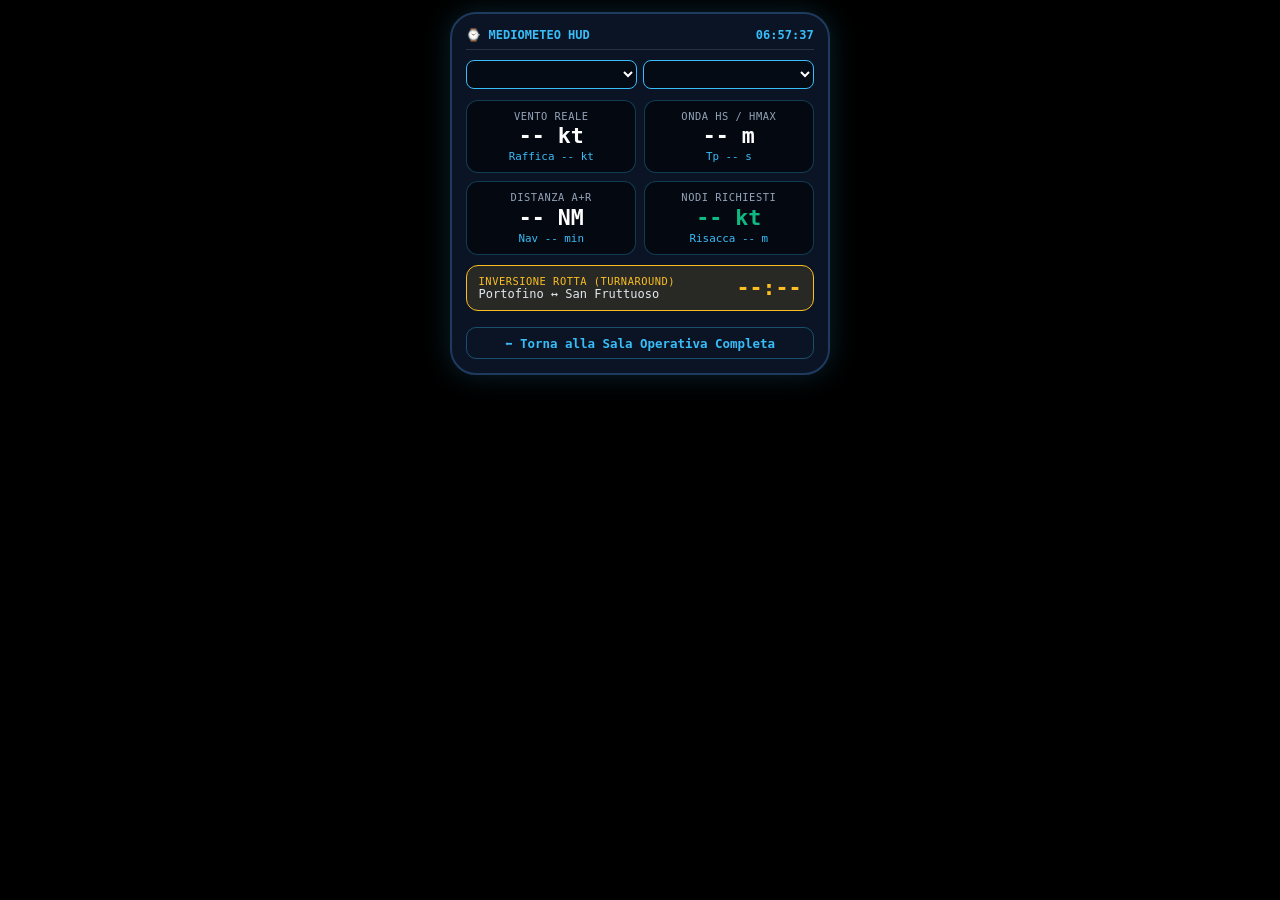
==== frontend/orologio.html @ 69be8f34 "feat(TASK-UX-01): build 6-closed-tab Map-First UI with auto-switch to 1. ADESSO, 5-model table and /" ====
<!DOCTYPE html>
<html lang="it">
<head>
  <meta charset="UTF-8">
  <meta name="viewport" content="width=device-width, initial-scale=1.0">
  <!-- MANDATORY per modern-web-guidance (dark-mode) -->
  <meta name="color-scheme" content="dark light">
  <meta name="theme-color" content="#000000">
  <title>MedioMeteo Genova — Vista Smartwatch & HUD da Polso (/orologio)</title>
  <style>
    :root {
      color-scheme: dark light;
      --bg-oled: #000000;
      --card-oled: #0a1424;
      --border-oled: #1e3a5f;
      --text-bright: #ffffff;
      --text-dim: #94a3b8;
      --accent-cyan: #38bdf8;
      --accent-green: #10b981;
      --accent-amber: #fbbf24;
      scrollbar-width: thin;
      scrollbar-color: #334155 #000000;
    }

    @supports not (scrollbar-color: auto) {
      ::-webkit-scrollbar { width: 6px; height: 6px; }
      ::-webkit-scrollbar-thumb { background: #334155; border-radius: 3px; }
      ::-webkit-scrollbar-track { background: #000000; }
    }

    * { box-sizing: border-box; margin: 0; padding: 0; }

    body {
      font-family: -apple-system, BlinkMacSystemFont, "Segoe UI", Roboto, monospace;
      background: var(--bg-oled);
      color: var(--text-bright);
      display: flex;
      flex-direction: column;
      align-items: center;
      justify-content: flex-start;
      min-height: 100vh;
      padding: 0.75rem;
    }

    h1, h2 { text-wrap: balance; }
    p { text-wrap: pretty; }

    .watch-shell {
      width: 100%;
      max-width: 380px;
      background: var(--card-oled);
      border: 2px solid var(--border-oled);
      border-radius: 26px;
      padding: 0.9rem;
      display: flex;
      flex-direction: column;
      gap: 0.65rem;
      box-shadow: 0 0 28px rgba(56, 189, 248, 0.18);
    }

    .watch-top {
      display: flex;
      justify-content: space-between;
      align-items: center;
      font-size: 0.75rem;
      color: var(--accent-cyan);
      font-weight: 800;
      border-bottom: 1px solid rgba(148, 163, 184, 0.2);
      padding-bottom: 0.4rem;
    }

    .hud-select-row {
      display: grid;
      grid-template-columns: 1fr 1fr;
      gap: 0.4rem;
    }

    select {
      background: #040b14;
      color: #fff;
      border: 1px solid var(--accent-cyan);
      border-radius: 8px;
      padding: 0.35rem;
      font-size: 0.75rem;
      font-weight: 700;
    }

    .hud-big-grid {
      display: grid;
      grid-template-columns: 1fr 1fr;
      gap: 0.5rem;
    }

    .hud-tile {
      background: #040911;
      border: 1px solid rgba(56, 189, 248, 0.28);
      border-radius: 12px;
      padding: 0.55rem;
      text-align: center;
    }

    .hud-label {
      font-size: 0.65rem;
      color: var(--text-dim);
      text-transform: uppercase;
      letter-spacing: 0.05em;
    }

    .hud-val {
      font-size: 1.35rem;
      font-weight: 900;
      margin: 0.12rem 0;
    }

    .hud-sub {
      font-size: 0.68rem;
      color: var(--accent-cyan);
    }

    .turnaround-box {
      background: rgba(251, 191, 36, 0.12);
      border: 1px solid var(--accent-amber);
      border-radius: 12px;
      padding: 0.55rem 0.7rem;
      display: flex;
      justify-content: space-between;
      align-items: center;
    }

    .btn-back {
      display: inline-block;
      margin-top: 0.4rem;
      text-align: center;
      color: var(--accent-cyan);
      text-decoration: none;
      font-size: 0.78rem;
      font-weight: 700;
      padding: 0.45rem;
      border: 1px solid rgba(56, 189, 248, 0.35);
      border-radius: 10px;
    }
  </style>
</head>
<body>
  <main class="watch-shell" aria-label="Smartwatch HUD Nautico Golfo di Genova">
    <div class="watch-top">
      <span>⌚ MEDIOMETEO HUD</span>
      <span id="watch-clock">--:--:--</span>
    </div>

    <div class="hud-select-row">
      <select id="watch-origin" aria-label="Porto di partenza"></select>
      <select id="watch-dest" aria-label="Cala di destinazione"></select>
    </div>

    <div class="hud-big-grid">
      <div class="hud-tile">
        <div class="hud-label">Vento Reale</div>
        <div class="hud-val" id="hud-wind">-- kt</div>
        <div class="hud-sub" id="hud-wind-sub">Raffica -- kt</div>
      </div>
      <div class="hud-tile">
        <div class="hud-label">Onda Hs / Hmax</div>
        <div class="hud-val" id="hud-wave">-- m</div>
        <div class="hud-sub" id="hud-wave-sub">Tp -- s</div>
      </div>
      <div class="hud-tile">
        <div class="hud-label">Distanza A+R</div>
        <div class="hud-val" id="hud-dist">-- NM</div>
        <div class="hud-sub" id="hud-nav-time">Nav -- min</div>
      </div>
      <div class="hud-tile">
        <div class="hud-label">Nodi Richiesti</div>
        <div class="hud-val" id="hud-req-kt" style="color:var(--accent-green);">-- kt</div>
        <div class="hud-sub" id="hud-risacca">Risacca -- m</div>
      </div>
    </div>

    <div class="turnaround-box">
      <div>
        <div class="hud-label" style="color:var(--accent-amber);">Inversione Rotta (Turnaround)</div>
        <div id="hud-route-label" style="font-size:0.75rem;color:#e2e8f0;">Portofino ↔ San Fruttuoso</div>
      </div>
      <div id="hud-turnaround" style="font-size:1.35rem;font-weight:900;color:var(--accent-amber);">--:--</div>
    </div>

    <a href="/" class="btn-back">⬅ Torna alla Sala Operativa Completa</a>
  </main>

  <script>
    function updateClock() {
      const now = new Date();
      document.getElementById("watch-clock").textContent = now.toLocaleTimeString("it-IT");
    }
    setInterval(updateClock, 1000);
    updateClock();

    async function initWatch() {
      const locRes = await fetch("/api/v1/locations");
      const locData = await locRes.json();
      const waypoints = locData.coastal_waypoints || [];

      const selO = document.getElementById("watch-origin");
      const selD = document.getElementById("watch-dest");
      waypoints.forEach((wp) => {
        const o1 = document.createElement("option");
        o1.value = wp.id;
        o1.textContent = wp.name;
        const o2 = o1.cloneNode(true);
        selO.appendChild(o1);
        selD.appendChild(o2);
      });
      selO.value = "portofino";
      selD.value = "san_fruttuoso";

      selO.addEventListener("change", refreshHud);
      selD.addEventListener("change", refreshHud);
      await refreshHud();
    }

    async function refreshHud() {
      const origin = document.getElementById("watch-origin").value || "portofino";
      const dest = document.getElementById("watch-dest").value || "san_fruttuoso";

      const [routeRes, marineRes] = await Promise.all([
        fetch(`/api/v1/route-eta?origin=${origin}&dest=${dest}&cruise_knots=6&duration_min=90&stop_min=20`),
        fetch(`/api/v1/marine?location=SEA-BAIA-DI-SAN-FRUTTUOSO-DI-CAPODIMONTE-(AMP-ZONA-B)`),
      ]);

      if (routeRes.ok) {
        const plan = await routeRes.json();
        document.getElementById("hud-dist").textContent = `${plan.total_distance_nm} NM`;
        document.getElementById("hud-nav-time").textContent = `Nav ${plan.estimated_navigation_minutes} min`;
        document.getElementById("hud-req-kt").textContent = `${plan.required_average_speed_knots} kt`;
        document.getElementById("hud-turnaround").textContent = plan.schedule.latest_turnaround_time;
        document.getElementById("hud-route-label").textContent = `${plan.origin.name} ↔ ${plan.destination.name}`;
      }

      if (marineRes.ok) {
        const m = await marineRes.json();
        const cur = m.current_marine;
        document.getElementById("hud-wind").textContent = `${cur.wind.speed_knots} kt`;
        document.getElementById("hud-wind-sub").textContent = `${cur.wind.cardinal} • Raff. ${cur.wind.gust_knots} kt`;
        document.getElementById("hud-wave").textContent = `${cur.waves.significant_height_m}/${cur.waves.max_height_m}m`;
        document.getElementById("hud-wave-sub").textContent = `Tp ${cur.waves.peak_period_s}s (${cur.waves.direction_cardinal})`;
        document.getElementById("hud-risacca").textContent = `Risacca ${cur.coastal_physics.bay_surge.shore_breaker_height_m}m`;
      }
    }

    document.addEventListener("DOMContentLoaded", initWatch);
  </script>
</body>
</html>
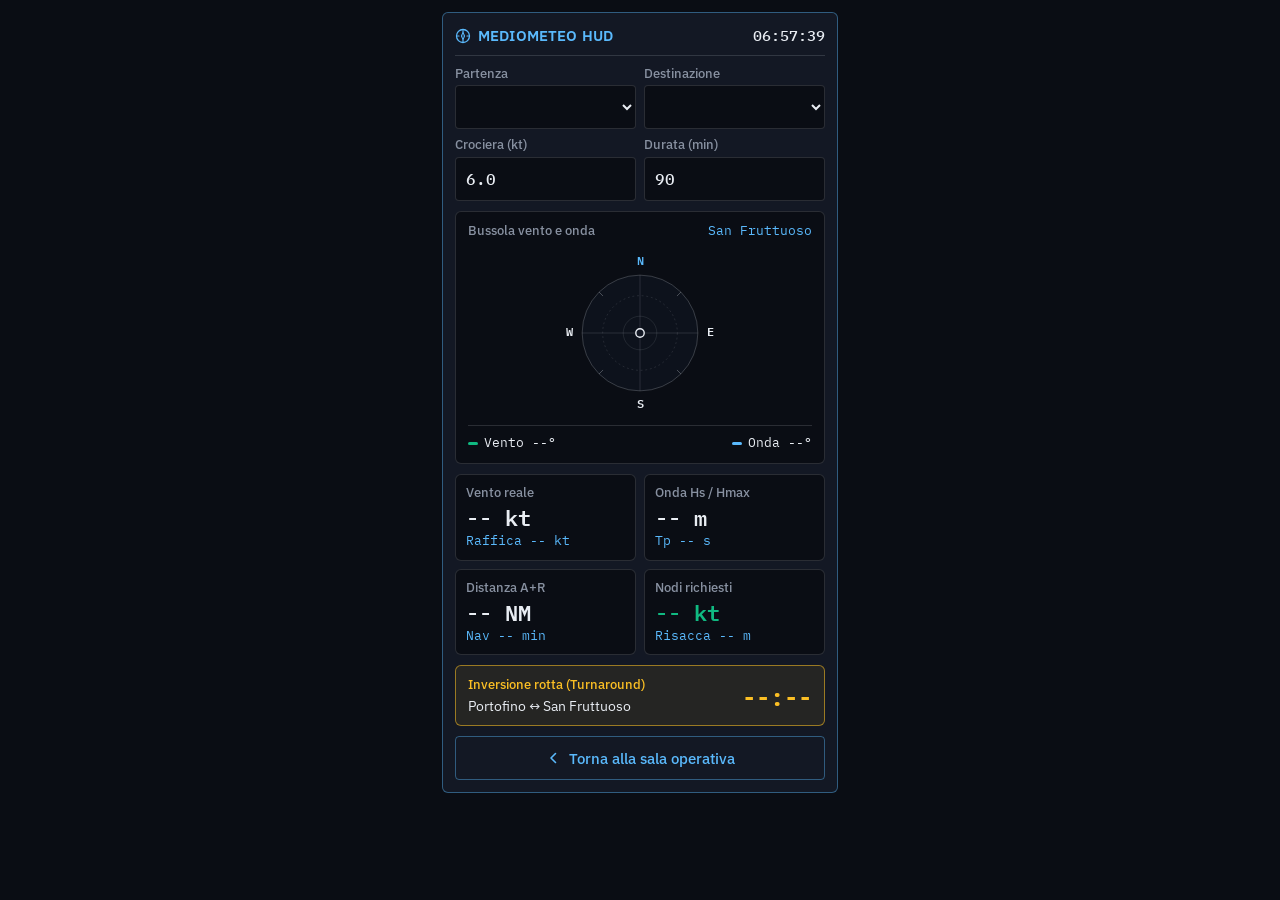
==== commit a94c0988: "feat(TASK-WATCH-01): upgrade wrist HUD /orologio con SVG compass e target dinamico + E2E tests (clos" ====
--- a/frontend/orologio.html
+++ b/frontend/orologio.html
@@ -2,192 +2,460 @@
 <html lang="it">
 <head>
   <meta charset="UTF-8">
-  <meta name="viewport" content="width=device-width, initial-scale=1.0">
-  <!-- MANDATORY per modern-web-guidance (dark-mode) -->
+  <meta name="viewport" content="width=device-width, initial-scale=1.0, viewport-fit=cover">
   <meta name="color-scheme" content="dark light">
-  <meta name="theme-color" content="#000000">
-  <title>MedioMeteo Genova — Vista Smartwatch & HUD da Polso (/orologio)</title>
+  <meta name="theme-color" content="#0a0d14">
+  <meta name="description" content="HUD nautico da polso per il Golfo di Genova: vento reale, onda e swell su bussola vettoriale, velocità richiesta e orario di inversione rotta.">
+  <title>MedioMeteo Genova — MEDIOMETEO HUD da Polso</title>
+  <link rel="preconnect" href="https://fonts.googleapis.com">
+  <link rel="preconnect" href="https://fonts.gstatic.com" crossorigin>
+  <link href="https://fonts.googleapis.com/css2?family=IBM+Plex+Sans:wdth,wght@85..100,400..700&family=IBM+Plex+Mono:wght@400;500;600&display=swap" rel="stylesheet">
   <style>
     :root {
       color-scheme: dark light;
-      --bg-oled: #000000;
-      --card-oled: #0a1424;
-      --border-oled: #1e3a5f;
-      --text-bright: #ffffff;
-      --text-dim: #94a3b8;
-      --accent-cyan: #38bdf8;
-      --accent-green: #10b981;
-      --accent-amber: #fbbf24;
+      --p-bg: #0a0d14;
+      --p-surface: #131824;
+      --p-surface-elevated: #181f2e;
+      --p-ink: #e9edf3;
+      --p-muted: #8891a1;
+      --p-accent: #5ab9fc;
+      --p-wind: #10b981;
+      --p-amber: #fbbf24;
+      --p-hairline: rgba(233, 237, 243, 0.14);
+      --p-hairline-accent: rgba(90, 185, 252, 0.42);
+      --r-sm: 4px;
+      --r-md: 6px;
+      --font-sans: "IBM Plex Sans", -apple-system, BlinkMacSystemFont, system-ui, sans-serif;
+      --font-mono: "IBM Plex Mono", ui-monospace, SFMono-Regular, Menlo, Consolas, monospace;
       scrollbar-width: thin;
-      scrollbar-color: #334155 #000000;
+      scrollbar-color: #2b3548 #0a0d14;
+      accent-color: #5ab9fc;
     }
 
     @supports not (scrollbar-color: auto) {
       ::-webkit-scrollbar { width: 6px; height: 6px; }
-      ::-webkit-scrollbar-thumb { background: #334155; border-radius: 3px; }
-      ::-webkit-scrollbar-track { background: #000000; }
-    }
-
-    * { box-sizing: border-box; margin: 0; padding: 0; }
+      ::-webkit-scrollbar-thumb { background: #2b3548; border-radius: 4px; }
+      ::-webkit-scrollbar-track { background: #0a0d14; }
+    }
+
+    * {
+      box-sizing: border-box;
+      margin: 0;
+      padding: 0;
+    }
 
     body {
-      font-family: -apple-system, BlinkMacSystemFont, "Segoe UI", Roboto, monospace;
-      background: var(--bg-oled);
-      color: var(--text-bright);
+      font-family: var(--font-sans);
+      font-size: 16px;
+      line-height: 1.45;
+      background: var(--p-bg);
+      color: var(--p-ink);
       display: flex;
       flex-direction: column;
       align-items: center;
       justify-content: flex-start;
       min-height: 100vh;
-      padding: 0.75rem;
+      padding: 12px 8px;
+      -webkit-font-smoothing: antialiased;
     }
 
     h1, h2 { text-wrap: balance; }
     p { text-wrap: pretty; }
 
+    .mono-num {
+      font-family: var(--font-mono);
+      font-variant-numeric: tabular-nums;
+    }
+
     .watch-shell {
       width: 100%;
-      max-width: 380px;
-      background: var(--card-oled);
-      border: 2px solid var(--border-oled);
-      border-radius: 26px;
-      padding: 0.9rem;
+      max-width: 396px;
+      background: var(--p-surface);
+      border: 1px solid var(--p-hairline-accent);
+      border-radius: var(--r-md);
+      padding: 12px;
       display: flex;
       flex-direction: column;
-      gap: 0.65rem;
-      box-shadow: 0 0 28px rgba(56, 189, 248, 0.18);
+      gap: 10px;
     }
 
     .watch-top {
       display: flex;
       justify-content: space-between;
       align-items: center;
-      font-size: 0.75rem;
-      color: var(--accent-cyan);
-      font-weight: 800;
-      border-bottom: 1px solid rgba(148, 163, 184, 0.2);
-      padding-bottom: 0.4rem;
-    }
-
-    .hud-select-row {
+      gap: 8px;
+      border-bottom: 1px solid var(--p-hairline);
+      padding-bottom: 8px;
+    }
+
+    .watch-brand-wrap {
+      display: inline-flex;
+      align-items: center;
+      gap: 7px;
+      min-width: 0;
+    }
+
+    .watch-title {
+      font-size: 0.9375rem;
+      font-weight: 600;
+      letter-spacing: 0.01em;
+      color: var(--p-accent);
+    }
+
+    .watch-clock {
+      font-size: 0.9375rem;
+      font-weight: 500;
+      color: var(--p-ink);
+      flex-shrink: 0;
+    }
+
+    .hud-controls-grid {
       display: grid;
-      grid-template-columns: 1fr 1fr;
-      gap: 0.4rem;
-    }
-
-    select {
-      background: #040b14;
-      color: #fff;
-      border: 1px solid var(--accent-cyan);
-      border-radius: 8px;
-      padding: 0.35rem;
-      font-size: 0.75rem;
-      font-weight: 700;
-    }
+      grid-template-columns: repeat(2, minmax(0, 1fr));
+      gap: 8px;
+    }
+
+    .hud-field {
+      display: flex;
+      flex-direction: column;
+      gap: 4px;
+      min-width: 0;
+    }
+
+    .hud-field-label {
+      font-size: 0.8125rem;
+      font-weight: 500;
+      color: var(--p-muted);
+      line-height: 1.2;
+    }
+
+    .hud-input {
+      width: 100%;
+      min-width: 0;
+      min-height: 44px;
+      background: var(--p-bg);
+      color: var(--p-ink);
+      border: 1px solid var(--p-hairline);
+      border-radius: var(--r-sm);
+      padding: 8px 10px;
+      font-family: var(--font-sans);
+      font-size: 1rem;
+      font-weight: 500;
+      transition: border-color 140ms ease, background-color 140ms ease;
+    }
+
+    .hud-input.mono-num {
+      font-family: var(--font-mono);
+    }
+
+    .hud-input:hover {
+      border-color: var(--p-hairline-accent);
+    }
+
+    .hud-input:focus-visible,
+    .btn-back:focus-visible {
+      outline: 2px solid var(--p-accent);
+      outline-offset: 2px;
+    }
+
+    .hud-compass-card {
+      background: var(--p-bg);
+      border: 1px solid var(--p-hairline);
+      border-radius: var(--r-md);
+      padding: 10px 12px;
+      display: flex;
+      flex-direction: column;
+      align-items: center;
+      gap: 8px;
+    }
+
+    .hud-compass-head {
+      width: 100%;
+      display: flex;
+      justify-content: space-between;
+      align-items: baseline;
+      gap: 8px;
+    }
+
+    .hud-compass-target {
+      font-size: 0.8125rem;
+      color: var(--p-accent);
+      text-align: right;
+      overflow: hidden;
+      text-overflow: ellipsis;
+      white-space: nowrap;
+      max-width: 58%;
+    }
+
+    .watch-compass-svg {
+      display: block;
+      width: 168px;
+      height: 168px;
+      max-width: 100%;
+    }
+
+    .hud-compass-legend {
+      width: 100%;
+      display: flex;
+      justify-content: space-between;
+      align-items: center;
+      gap: 8px;
+      flex-wrap: wrap;
+      font-size: 0.8125rem;
+      color: var(--p-ink);
+      border-top: 1px solid var(--p-hairline);
+      padding-top: 8px;
+    }
+
+    .compass-leg-item {
+      display: inline-flex;
+      align-items: center;
+      gap: 6px;
+    }
+
+    .swatch {
+      width: 10px;
+      height: 3px;
+      border-radius: 2px;
+      display: inline-block;
+      flex-shrink: 0;
+    }
+
+    .swatch-wind { background: var(--p-wind); }
+    .swatch-wave { background: var(--p-accent); }
 
     .hud-big-grid {
       display: grid;
-      grid-template-columns: 1fr 1fr;
-      gap: 0.5rem;
+      grid-template-columns: repeat(2, minmax(0, 1fr));
+      gap: 8px;
     }
 
     .hud-tile {
-      background: #040911;
-      border: 1px solid rgba(56, 189, 248, 0.28);
-      border-radius: 12px;
-      padding: 0.55rem;
-      text-align: center;
+      background: var(--p-bg);
+      border: 1px solid var(--p-hairline);
+      border-radius: var(--r-md);
+      padding: 10px;
+      display: flex;
+      flex-direction: column;
+      gap: 3px;
+      min-width: 0;
     }
 
     .hud-label {
-      font-size: 0.65rem;
-      color: var(--text-dim);
-      text-transform: uppercase;
-      letter-spacing: 0.05em;
+      font-size: 0.8125rem;
+      font-weight: 500;
+      color: var(--p-muted);
+      line-height: 1.25;
     }
 
     .hud-val {
-      font-size: 1.35rem;
-      font-weight: 900;
-      margin: 0.12rem 0;
+      font-size: 1.375rem;
+      font-weight: 600;
+      color: var(--p-ink);
+      line-height: 1.2;
     }
 
     .hud-sub {
-      font-size: 0.68rem;
-      color: var(--accent-cyan);
+      font-size: 0.8125rem;
+      color: var(--p-accent);
+      line-height: 1.25;
+      overflow-wrap: anywhere;
     }
 
     .turnaround-box {
-      background: rgba(251, 191, 36, 0.12);
-      border: 1px solid var(--accent-amber);
-      border-radius: 12px;
-      padding: 0.55rem 0.7rem;
+      background: rgba(251, 191, 36, 0.08);
+      border: 1px solid rgba(251, 191, 36, 0.55);
+      border-radius: var(--r-md);
+      padding: 10px 12px;
       display: flex;
       justify-content: space-between;
       align-items: center;
+      gap: 10px;
+    }
+
+    .turnaround-meta {
+      min-width: 0;
+      display: flex;
+      flex-direction: column;
+      gap: 2px;
+    }
+
+    .turnaround-label {
+      font-size: 0.8125rem;
+      font-weight: 500;
+      color: var(--p-amber);
+    }
+
+    .turnaround-route {
+      font-size: 0.875rem;
+      color: var(--p-ink);
+      line-height: 1.3;
+    }
+
+    .turnaround-time {
+      font-size: 1.5rem;
+      font-weight: 600;
+      color: var(--p-amber);
+      flex-shrink: 0;
     }
 
     .btn-back {
-      display: inline-block;
-      margin-top: 0.4rem;
-      text-align: center;
-      color: var(--accent-cyan);
+      display: inline-flex;
+      align-items: center;
+      justify-content: center;
+      gap: 8px;
+      width: 100%;
+      min-height: 44px;
+      padding: 8px 12px;
+      color: var(--p-accent);
+      background: transparent;
       text-decoration: none;
-      font-size: 0.78rem;
-      font-weight: 700;
-      padding: 0.45rem;
-      border: 1px solid rgba(56, 189, 248, 0.35);
-      border-radius: 10px;
+      font-size: 0.9375rem;
+      font-weight: 500;
+      border: 1px solid var(--p-hairline-accent);
+      border-radius: var(--r-sm);
+      transition: background-color 140ms ease, border-color 140ms ease, transform 140ms ease;
+    }
+
+    .btn-back:hover {
+      background: rgba(90, 185, 252, 0.1);
+      border-color: var(--p-accent);
+      transform: translateY(-1px);
+    }
+
+    .btn-back:active {
+      transform: translateY(0);
+    }
+
+    @media (prefers-reduced-motion: reduce) {
+      .hud-input,
+      .btn-back {
+        transition: none !important;
+        transform: none !important;
+      }
     }
   </style>
 </head>
 <body>
   <main class="watch-shell" aria-label="Smartwatch HUD Nautico Golfo di Genova">
-    <div class="watch-top">
-      <span>⌚ MEDIOMETEO HUD</span>
-      <span id="watch-clock">--:--:--</span>
-    </div>
-
-    <div class="hud-select-row">
-      <select id="watch-origin" aria-label="Porto di partenza"></select>
-      <select id="watch-dest" aria-label="Cala di destinazione"></select>
-    </div>
-
-    <div class="hud-big-grid">
+    <header class="watch-top">
+      <div class="watch-brand-wrap">
+        <svg width="16" height="16" viewBox="0 0 16 16" fill="none" aria-hidden="true">
+          <circle cx="8" cy="8" r="6.5" stroke="#5ab9fc" stroke-width="1.3" />
+          <path d="M8 2.5V4M8 12v1.5M2.5 8H4M12 8h1.5" stroke="#5ab9fc" stroke-width="1.2" stroke-linecap="round" />
+          <polygon points="8,4.2 9.6,8 8,11.8 6.4,8" fill="#5ab9fc" fill-opacity="0.28" stroke="#5ab9fc" stroke-width="1" />
+        </svg>
+        <h1 class="watch-title">MEDIOMETEO HUD</h1>
+      </div>
+      <time id="watch-clock" class="watch-clock mono-num">--:--:--</time>
+    </header>
+
+    <section class="hud-controls-grid" aria-label="Parametri rotta costiera">
+      <div class="hud-field">
+        <label for="watch-origin" class="hud-field-label">Partenza</label>
+        <select id="watch-origin" class="hud-input"></select>
+      </div>
+      <div class="hud-field">
+        <label for="watch-dest" class="hud-field-label">Destinazione</label>
+        <select id="watch-dest" class="hud-input"></select>
+      </div>
+      <div class="hud-field">
+        <label for="watch-speed" class="hud-field-label">Crociera (kt)</label>
+        <input id="watch-speed" class="hud-input mono-num" type="number" value="6.0" min="1" max="40" step="0.5" inputmode="decimal">
+      </div>
+      <div class="hud-field">
+        <label for="watch-duration" class="hud-field-label">Durata (min)</label>
+        <input id="watch-duration" class="hud-input mono-num" type="number" value="90" min="20" max="600" step="10" inputmode="numeric">
+      </div>
+    </section>
+
+    <section class="hud-compass-card" aria-label="Bussola nautica da polso">
+      <div class="hud-compass-head">
+        <span class="hud-label">Bussola vento e onda</span>
+        <span id="hud-compass-target" class="hud-compass-target mono-num">San Fruttuoso</span>
+      </div>
+      <svg id="watch-svg-compass" class="watch-compass-svg" viewBox="0 0 180 180" width="168" height="168" role="img" aria-label="Bussola nautica vettoriale con direzione vento e swell">
+        <defs>
+          <marker id="watch-arrow-wind" markerWidth="7" markerHeight="7" refX="5" refY="3.5" orient="auto">
+            <path d="M0,0.5 L7,3.5 L0,6.5 Z" fill="#10b981" />
+          </marker>
+          <marker id="watch-arrow-wave" markerWidth="7" markerHeight="7" refX="5" refY="3.5" orient="auto">
+            <path d="M0,0.5 L7,3.5 L0,6.5 Z" fill="#5ab9fc" />
+          </marker>
+        </defs>
+        <circle cx="90" cy="90" r="62" fill="#0d121c" stroke="rgba(233,237,243,0.22)" stroke-width="1" />
+        <circle cx="90" cy="90" r="40" fill="none" stroke="rgba(233,237,243,0.12)" stroke-width="1" stroke-dasharray="2 3" />
+        <circle cx="90" cy="90" r="18" fill="none" stroke="rgba(233,237,243,0.1)" stroke-width="1" />
+        <path id="watch-bay-cone" d="" fill="rgba(251, 191, 36, 0.14)" stroke="rgba(251, 191, 36, 0.45)" stroke-width="1" />
+        <line x1="90" y1="28" x2="90" y2="152" stroke="rgba(233,237,243,0.14)" stroke-width="1" />
+        <line x1="28" y1="90" x2="152" y2="90" stroke="rgba(233,237,243,0.14)" stroke-width="1" />
+        <line x1="133.8" y1="46.2" x2="129.6" y2="50.4" stroke="rgba(233,237,243,0.3)" stroke-width="1" />
+        <line x1="133.8" y1="133.8" x2="129.6" y2="129.6" stroke="rgba(233,237,243,0.3)" stroke-width="1" />
+        <line x1="46.2" y1="133.8" x2="50.4" y2="129.6" stroke="rgba(233,237,243,0.3)" stroke-width="1" />
+        <line x1="46.2" y1="46.2" x2="50.4" y2="50.4" stroke="rgba(233,237,243,0.3)" stroke-width="1" />
+        <text x="90" y="14" text-anchor="middle" dominant-baseline="middle" fill="#5ab9fc" font-family="IBM Plex Mono, monospace" font-size="13" font-weight="600">N</text>
+        <text x="166" y="90" text-anchor="middle" dominant-baseline="middle" fill="#e9edf3" font-family="IBM Plex Mono, monospace" font-size="13" font-weight="600">E</text>
+        <text x="90" y="167" text-anchor="middle" dominant-baseline="middle" fill="#e9edf3" font-family="IBM Plex Mono, monospace" font-size="13" font-weight="600">S</text>
+        <text x="14" y="90" text-anchor="middle" dominant-baseline="middle" fill="#e9edf3" font-family="IBM Plex Mono, monospace" font-size="13" font-weight="600">W</text>
+        <line id="watch-wave-line" x1="90" y1="144" x2="90" y2="108" stroke="#5ab9fc" stroke-width="2.75" stroke-dasharray="4 3" marker-end="url(#watch-arrow-wave)" opacity="0" />
+        <line id="watch-wind-line" x1="90" y1="32" x2="90" y2="72" stroke="#10b981" stroke-width="3.2" marker-end="url(#watch-arrow-wind)" opacity="0" />
+        <circle cx="90" cy="90" r="4.5" fill="#131824" stroke="#e9edf3" stroke-width="1.5" />
+      </svg>
+      <div class="hud-compass-legend mono-num">
+        <span class="compass-leg-item">
+          <span class="swatch swatch-wind" aria-hidden="true"></span>
+          <span id="hud-compass-wind">Vento --°</span>
+        </span>
+        <span class="compass-leg-item">
+          <span class="swatch swatch-wave" aria-hidden="true"></span>
+          <span id="hud-compass-wave">Onda --°</span>
+        </span>
+      </div>
+    </section>
+
+    <section class="hud-big-grid" aria-label="Telemetria marina e rotta">
       <div class="hud-tile">
-        <div class="hud-label">Vento Reale</div>
-        <div class="hud-val" id="hud-wind">-- kt</div>
-        <div class="hud-sub" id="hud-wind-sub">Raffica -- kt</div>
+        <div class="hud-label">Vento reale</div>
+        <div class="hud-val mono-num" id="hud-wind">-- kt</div>
+        <div class="hud-sub mono-num" id="hud-wind-sub">Raffica -- kt</div>
       </div>
       <div class="hud-tile">
         <div class="hud-label">Onda Hs / Hmax</div>
-        <div class="hud-val" id="hud-wave">-- m</div>
-        <div class="hud-sub" id="hud-wave-sub">Tp -- s</div>
+        <div class="hud-val mono-num" id="hud-wave">-- m</div>
+        <div class="hud-sub mono-num" id="hud-wave-sub">Tp -- s</div>
       </div>
       <div class="hud-tile">
         <div class="hud-label">Distanza A+R</div>
-        <div class="hud-val" id="hud-dist">-- NM</div>
-        <div class="hud-sub" id="hud-nav-time">Nav -- min</div>
+        <div class="hud-val mono-num" id="hud-dist">-- NM</div>
+        <div class="hud-sub mono-num" id="hud-nav-time">Nav -- min</div>
       </div>
       <div class="hud-tile">
-        <div class="hud-label">Nodi Richiesti</div>
-        <div class="hud-val" id="hud-req-kt" style="color:var(--accent-green);">-- kt</div>
-        <div class="hud-sub" id="hud-risacca">Risacca -- m</div>
-      </div>
+        <div class="hud-label">Nodi richiesti</div>
+        <div class="hud-val mono-num" id="hud-req-kt" style="color:var(--p-wind);">-- kt</div>
+        <div class="hud-sub mono-num" id="hud-risacca">Risacca -- m</div>
+      </div>
+    </section>
+
+    <div class="turnaround-box">
+      <div class="turnaround-meta">
+        <div class="turnaround-label">Inversione rotta (Turnaround)</div>
+        <div id="hud-route-label" class="turnaround-route">Portofino ↔ San Fruttuoso</div>
+      </div>
+      <div id="hud-turnaround" class="turnaround-time mono-num">--:--</div>
     </div>
 
-    <div class="turnaround-box">
-      <div>
-        <div class="hud-label" style="color:var(--accent-amber);">Inversione Rotta (Turnaround)</div>
-        <div id="hud-route-label" style="font-size:0.75rem;color:#e2e8f0;">Portofino ↔ San Fruttuoso</div>
-      </div>
-      <div id="hud-turnaround" style="font-size:1.35rem;font-weight:900;color:var(--accent-amber);">--:--</div>
-    </div>
-
-    <a href="/" class="btn-back">⬅ Torna alla Sala Operativa Completa</a>
+    <a href="/" class="btn-back">
+      <svg width="16" height="16" viewBox="0 0 16 16" fill="none" aria-hidden="true">
+        <path d="M10.5 3.5L6 8l4.5 4.5" stroke="currentColor" stroke-width="1.6" stroke-linecap="round" stroke-linejoin="round" />
+      </svg>
+      <span>Torna alla sala operativa</span>
+    </a>
   </main>
 
   <script>
+    let watchWaypoints = [];
+    let latestHudSeq = 0;
+
     function updateClock() {
       const now = new Date();
       document.getElementById("watch-clock").textContent = now.toLocaleTimeString("it-IT");
@@ -195,43 +463,151 @@
     setInterval(updateClock, 1000);
     updateClock();
 
+    function polarToCartesian(cx, cy, r, angleDeg) {
+      const rad = ((angleDeg - 90) * Math.PI) / 180.0;
+      return {
+        x: cx + r * Math.cos(rad),
+        y: cy + r * Math.sin(rad),
+      };
+    }
+
+    function describeSectorPath(cx, cy, r, startAngle, endAngle) {
+      const start = polarToCartesian(cx, cy, r, endAngle);
+      const end = polarToCartesian(cx, cy, r, startAngle);
+      const largeArcFlag = endAngle - startAngle <= 180 ? "0" : "1";
+      return [
+        "M", cx, cy,
+        "L", start.x.toFixed(1), start.y.toFixed(1),
+        "A", r, r, 0, largeArcFlag, 0, end.x.toFixed(1), end.y.toFixed(1),
+        "Z",
+      ].join(" ");
+    }
+
+    function updateWatchCompass(cur, locationMeta, destWp) {
+      const windDeg = Number(cur.wind?.direction_deg ?? 0);
+      const swellDeg = Number(cur.waves?.swell_dir_deg ?? cur.waves?.direction_deg ?? 210);
+      const cx = 90;
+      const cy = 90;
+      const rOuter = 62;
+
+      const windFrom = polarToCartesian(cx, cy, rOuter - 4, windDeg);
+      const windTo = polarToCartesian(cx, cy, 14, windDeg);
+      const windLine = document.getElementById("watch-wind-line");
+      if (windLine) {
+        windLine.setAttribute("x1", windFrom.x.toFixed(1));
+        windLine.setAttribute("y1", windFrom.y.toFixed(1));
+        windLine.setAttribute("x2", windTo.x.toFixed(1));
+        windLine.setAttribute("y2", windTo.y.toFixed(1));
+        windLine.setAttribute("opacity", "1");
+      }
+
+      const waveFrom = polarToCartesian(cx, cy, rOuter - 8, swellDeg);
+      const waveTo = polarToCartesian(cx, cy, 18, swellDeg);
+      const waveLine = document.getElementById("watch-wave-line");
+      if (waveLine) {
+        waveLine.setAttribute("x1", waveFrom.x.toFixed(1));
+        waveLine.setAttribute("y1", waveFrom.y.toFixed(1));
+        waveLine.setAttribute("x2", waveTo.x.toFixed(1));
+        waveLine.setAttribute("y2", waveTo.y.toFixed(1));
+        waveLine.setAttribute("opacity", "1");
+      }
+
+      const bayCone = document.getElementById("watch-bay-cone");
+      const bayAxis = locationMeta?.bay_open_deg ?? cur.coastal_physics?.bay_surge?.bay_open_axis_deg;
+      if (bayCone && Number.isFinite(Number(bayAxis))) {
+        const axis = Number(bayAxis);
+        bayCone.setAttribute("d", describeSectorPath(cx, cy, rOuter, axis - 36, axis + 36));
+      }
+
+      const windMeta = document.getElementById("hud-compass-wind");
+      if (windMeta) {
+        windMeta.textContent = `Vento ${Math.round(windDeg)}° ${cur.wind?.cardinal || ""}`.trim();
+      }
+      const waveMeta = document.getElementById("hud-compass-wave");
+      if (waveMeta) {
+        const waveCard = cur.waves?.swell_cardinal || cur.waves?.direction_cardinal || "";
+        waveMeta.textContent = `Onda ${Math.round(swellDeg)}° ${waveCard}`.trim();
+      }
+      const targetEl = document.getElementById("hud-compass-target");
+      if (targetEl) {
+        const rawName = destWp?.name || locationMeta?.name || "Rada";
+        targetEl.textContent = rawName.split("(")[0].trim();
+      }
+    }
+
     async function initWatch() {
-      const locRes = await fetch("/api/v1/locations");
-      const locData = await locRes.json();
-      const waypoints = locData.coastal_waypoints || [];
-
-      const selO = document.getElementById("watch-origin");
-      const selD = document.getElementById("watch-dest");
-      waypoints.forEach((wp) => {
-        const o1 = document.createElement("option");
-        o1.value = wp.id;
-        o1.textContent = wp.name;
-        const o2 = o1.cloneNode(true);
-        selO.appendChild(o1);
-        selD.appendChild(o2);
-      });
-      selO.value = "portofino";
-      selD.value = "san_fruttuoso";
-
-      selO.addEventListener("change", refreshHud);
-      selD.addEventListener("change", refreshHud);
-      await refreshHud();
+      try {
+        const locRes = await fetch("/api/v1/locations");
+        if (!locRes.ok) return;
+        const locData = await locRes.json();
+        watchWaypoints = locData.coastal_waypoints || [];
+
+        const selO = document.getElementById("watch-origin");
+        const selD = document.getElementById("watch-dest");
+        selO.innerHTML = "";
+        selD.innerHTML = "";
+        watchWaypoints.forEach((wp) => {
+          const o1 = document.createElement("option");
+          o1.value = wp.id;
+          o1.textContent = wp.name;
+          const o2 = o1.cloneNode(true);
+          selO.appendChild(o1);
+          selD.appendChild(o2);
+        });
+        selO.value = "portofino";
+        selD.value = "san_fruttuoso";
+
+        let hudDebounceTimer = null;
+        function scheduleHudRefresh() {
+          clearTimeout(hudDebounceTimer);
+          hudDebounceTimer = setTimeout(() => {
+            refreshHud();
+          }, 220);
+        }
+
+        selO.addEventListener("change", refreshHud);
+        selD.addEventListener("change", refreshHud);
+        const speedEl = document.getElementById("watch-speed");
+        const durEl = document.getElementById("watch-duration");
+        speedEl.addEventListener("change", refreshHud);
+        durEl.addEventListener("change", refreshHud);
+        speedEl.addEventListener("input", scheduleHudRefresh);
+        durEl.addEventListener("input", scheduleHudRefresh);
+        await refreshHud();
+      } catch (err) {
+        console.error("Errore inizializzazione HUD:", err);
+      }
     }
 
     async function refreshHud() {
+      const reqSeq = ++latestHudSeq;
       const origin = document.getElementById("watch-origin").value || "portofino";
       const dest = document.getElementById("watch-dest").value || "san_fruttuoso";
+      const speedRaw = parseFloat(document.getElementById("watch-speed").value);
+      const speed = Number.isFinite(speedRaw) ? Math.min(40, Math.max(1, speedRaw)) : 6.0;
+      const durationRaw = parseInt(document.getElementById("watch-duration").value, 10);
+      const duration = Number.isFinite(durationRaw) ? Math.min(600, Math.max(20, durationRaw)) : 90;
+
+      const destWp = watchWaypoints.find((w) => w.id === dest);
+      const marineUrl =
+        destWp && Number.isFinite(destWp.lat) && Number.isFinite(destWp.lon)
+          ? `/api/v1/marine?lat=${encodeURIComponent(destWp.lat)}&lon=${encodeURIComponent(destWp.lon)}`
+          : `/api/v1/marine?location=SEA-BAIA-DI-SAN-FRUTTUOSO-DI-CAPODIMONTE-(AMP-ZONA-B)`;
 
       const [routeRes, marineRes] = await Promise.all([
-        fetch(`/api/v1/route-eta?origin=${origin}&dest=${dest}&cruise_knots=6&duration_min=90&stop_min=20`),
-        fetch(`/api/v1/marine?location=SEA-BAIA-DI-SAN-FRUTTUOSO-DI-CAPODIMONTE-(AMP-ZONA-B)`),
+        fetch(`/api/v1/route-eta?origin=${encodeURIComponent(origin)}&dest=${encodeURIComponent(dest)}&cruise_knots=${speed}&duration_min=${duration}&stop_min=20`),
+        fetch(marineUrl),
       ]);
+
+      if (reqSeq !== latestHudSeq) return;
 
       if (routeRes.ok) {
         const plan = await routeRes.json();
         document.getElementById("hud-dist").textContent = `${plan.total_distance_nm} NM`;
         document.getElementById("hud-nav-time").textContent = `Nav ${plan.estimated_navigation_minutes} min`;
-        document.getElementById("hud-req-kt").textContent = `${plan.required_average_speed_knots} kt`;
+        const reqKtEl = document.getElementById("hud-req-kt");
+        reqKtEl.textContent = `${plan.required_average_speed_knots} kt`;
+        reqKtEl.style.color = plan.required_average_speed_knots > speed ? "var(--p-amber)" : "var(--p-wind)";
         document.getElementById("hud-turnaround").textContent = plan.schedule.latest_turnaround_time;
         document.getElementById("hud-route-label").textContent = `${plan.origin.name} ↔ ${plan.destination.name}`;
       }
@@ -240,10 +616,11 @@
         const m = await marineRes.json();
         const cur = m.current_marine;
         document.getElementById("hud-wind").textContent = `${cur.wind.speed_knots} kt`;
-        document.getElementById("hud-wind-sub").textContent = `${cur.wind.cardinal} • Raff. ${cur.wind.gust_knots} kt`;
-        document.getElementById("hud-wave").textContent = `${cur.waves.significant_height_m}/${cur.waves.max_height_m}m`;
-        document.getElementById("hud-wave-sub").textContent = `Tp ${cur.waves.peak_period_s}s (${cur.waves.direction_cardinal})`;
-        document.getElementById("hud-risacca").textContent = `Risacca ${cur.coastal_physics.bay_surge.shore_breaker_height_m}m`;
+        document.getElementById("hud-wind-sub").textContent = `${cur.wind.cardinal} · Raff. ${cur.wind.gust_knots} kt`;
+        document.getElementById("hud-wave").textContent = `${cur.waves.significant_height_m}/${cur.waves.max_height_m} m`;
+        document.getElementById("hud-wave-sub").textContent = `Tp ${cur.waves.peak_period_s} s (${cur.waves.direction_cardinal})`;
+        document.getElementById("hud-risacca").textContent = `Risacca ${cur.coastal_physics.bay_surge.shore_breaker_height_m} m`;
+        updateWatchCompass(cur, m.location, destWp);
       }
     }
 
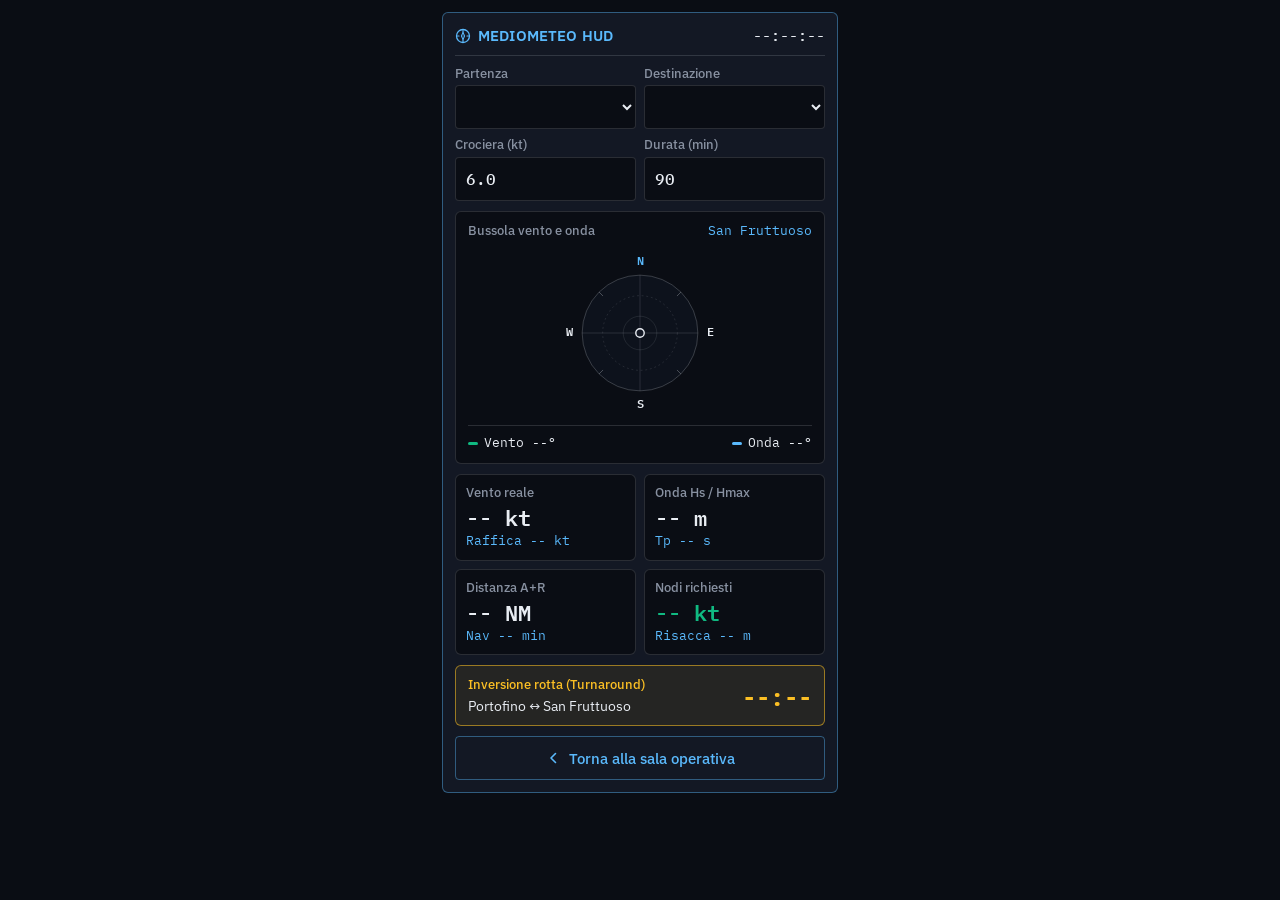
==== commit 3fef34b5: "fix(TASK-UX-10): extract inline script from orologio.html to orologio.js for strict CSP compliance (" ====
--- a/frontend/orologio.html
+++ b/frontend/orologio.html
@@ -452,179 +452,6 @@
     </a>
   </main>
 
-  <script>
-    let watchWaypoints = [];
-    let latestHudSeq = 0;
-
-    function updateClock() {
-      const now = new Date();
-      document.getElementById("watch-clock").textContent = now.toLocaleTimeString("it-IT");
-    }
-    setInterval(updateClock, 1000);
-    updateClock();
-
-    function polarToCartesian(cx, cy, r, angleDeg) {
-      const rad = ((angleDeg - 90) * Math.PI) / 180.0;
-      return {
-        x: cx + r * Math.cos(rad),
-        y: cy + r * Math.sin(rad),
-      };
-    }
-
-    function describeSectorPath(cx, cy, r, startAngle, endAngle) {
-      const start = polarToCartesian(cx, cy, r, endAngle);
-      const end = polarToCartesian(cx, cy, r, startAngle);
-      const largeArcFlag = endAngle - startAngle <= 180 ? "0" : "1";
-      return [
-        "M", cx, cy,
-        "L", start.x.toFixed(1), start.y.toFixed(1),
-        "A", r, r, 0, largeArcFlag, 0, end.x.toFixed(1), end.y.toFixed(1),
-        "Z",
-      ].join(" ");
-    }
-
-    function updateWatchCompass(cur, locationMeta, destWp) {
-      const windDeg = Number(cur.wind?.direction_deg ?? 0);
-      const swellDeg = Number(cur.waves?.swell_dir_deg ?? cur.waves?.direction_deg ?? 210);
-      const cx = 90;
-      const cy = 90;
-      const rOuter = 62;
-
-      const windFrom = polarToCartesian(cx, cy, rOuter - 4, windDeg);
-      const windTo = polarToCartesian(cx, cy, 14, windDeg);
-      const windLine = document.getElementById("watch-wind-line");
-      if (windLine) {
-        windLine.setAttribute("x1", windFrom.x.toFixed(1));
-        windLine.setAttribute("y1", windFrom.y.toFixed(1));
-        windLine.setAttribute("x2", windTo.x.toFixed(1));
-        windLine.setAttribute("y2", windTo.y.toFixed(1));
-        windLine.setAttribute("opacity", "1");
-      }
-
-      const waveFrom = polarToCartesian(cx, cy, rOuter - 8, swellDeg);
-      const waveTo = polarToCartesian(cx, cy, 18, swellDeg);
-      const waveLine = document.getElementById("watch-wave-line");
-      if (waveLine) {
-        waveLine.setAttribute("x1", waveFrom.x.toFixed(1));
-        waveLine.setAttribute("y1", waveFrom.y.toFixed(1));
-        waveLine.setAttribute("x2", waveTo.x.toFixed(1));
-        waveLine.setAttribute("y2", waveTo.y.toFixed(1));
-        waveLine.setAttribute("opacity", "1");
-      }
-
-      const bayCone = document.getElementById("watch-bay-cone");
-      const bayAxis = locationMeta?.bay_open_deg ?? cur.coastal_physics?.bay_surge?.bay_open_axis_deg;
-      if (bayCone && Number.isFinite(Number(bayAxis))) {
-        const axis = Number(bayAxis);
-        bayCone.setAttribute("d", describeSectorPath(cx, cy, rOuter, axis - 36, axis + 36));
-      }
-
-      const windMeta = document.getElementById("hud-compass-wind");
-      if (windMeta) {
-        windMeta.textContent = `Vento ${Math.round(windDeg)}° ${cur.wind?.cardinal || ""}`.trim();
-      }
-      const waveMeta = document.getElementById("hud-compass-wave");
-      if (waveMeta) {
-        const waveCard = cur.waves?.swell_cardinal || cur.waves?.direction_cardinal || "";
-        waveMeta.textContent = `Onda ${Math.round(swellDeg)}° ${waveCard}`.trim();
-      }
-      const targetEl = document.getElementById("hud-compass-target");
-      if (targetEl) {
-        const rawName = destWp?.name || locationMeta?.name || "Rada";
-        targetEl.textContent = rawName.split("(")[0].trim();
-      }
-    }
-
-    async function initWatch() {
-      try {
-        const locRes = await fetch("/api/v1/locations");
-        if (!locRes.ok) return;
-        const locData = await locRes.json();
-        watchWaypoints = locData.coastal_waypoints || [];
-
-        const selO = document.getElementById("watch-origin");
-        const selD = document.getElementById("watch-dest");
-        selO.innerHTML = "";
-        selD.innerHTML = "";
-        watchWaypoints.forEach((wp) => {
-          const o1 = document.createElement("option");
-          o1.value = wp.id;
-          o1.textContent = wp.name;
-          const o2 = o1.cloneNode(true);
-          selO.appendChild(o1);
-          selD.appendChild(o2);
-        });
-        selO.value = "portofino";
-        selD.value = "san_fruttuoso";
-
-        let hudDebounceTimer = null;
-        function scheduleHudRefresh() {
-          clearTimeout(hudDebounceTimer);
-          hudDebounceTimer = setTimeout(() => {
-            refreshHud();
-          }, 220);
-        }
-
-        selO.addEventListener("change", refreshHud);
-        selD.addEventListener("change", refreshHud);
-        const speedEl = document.getElementById("watch-speed");
-        const durEl = document.getElementById("watch-duration");
-        speedEl.addEventListener("change", refreshHud);
-        durEl.addEventListener("change", refreshHud);
-        speedEl.addEventListener("input", scheduleHudRefresh);
-        durEl.addEventListener("input", scheduleHudRefresh);
-        await refreshHud();
-      } catch (err) {
-        console.error("Errore inizializzazione HUD:", err);
-      }
-    }
-
-    async function refreshHud() {
-      const reqSeq = ++latestHudSeq;
-      const origin = document.getElementById("watch-origin").value || "portofino";
-      const dest = document.getElementById("watch-dest").value || "san_fruttuoso";
-      const speedRaw = parseFloat(document.getElementById("watch-speed").value);
-      const speed = Number.isFinite(speedRaw) ? Math.min(40, Math.max(1, speedRaw)) : 6.0;
-      const durationRaw = parseInt(document.getElementById("watch-duration").value, 10);
-      const duration = Number.isFinite(durationRaw) ? Math.min(600, Math.max(20, durationRaw)) : 90;
-
-      const destWp = watchWaypoints.find((w) => w.id === dest);
-      const marineUrl =
-        destWp && Number.isFinite(destWp.lat) && Number.isFinite(destWp.lon)
-          ? `/api/v1/marine?lat=${encodeURIComponent(destWp.lat)}&lon=${encodeURIComponent(destWp.lon)}`
-          : `/api/v1/marine?location=SEA-BAIA-DI-SAN-FRUTTUOSO-DI-CAPODIMONTE-(AMP-ZONA-B)`;
-
-      const [routeRes, marineRes] = await Promise.all([
-        fetch(`/api/v1/route-eta?origin=${encodeURIComponent(origin)}&dest=${encodeURIComponent(dest)}&cruise_knots=${speed}&duration_min=${duration}&stop_min=20`),
-        fetch(marineUrl),
-      ]);
-
-      if (reqSeq !== latestHudSeq) return;
-
-      if (routeRes.ok) {
-        const plan = await routeRes.json();
-        document.getElementById("hud-dist").textContent = `${plan.total_distance_nm} NM`;
-        document.getElementById("hud-nav-time").textContent = `Nav ${plan.estimated_navigation_minutes} min`;
-        const reqKtEl = document.getElementById("hud-req-kt");
-        reqKtEl.textContent = `${plan.required_average_speed_knots} kt`;
-        reqKtEl.style.color = plan.required_average_speed_knots > speed ? "var(--p-amber)" : "var(--p-wind)";
-        document.getElementById("hud-turnaround").textContent = plan.schedule.latest_turnaround_time;
-        document.getElementById("hud-route-label").textContent = `${plan.origin.name} ↔ ${plan.destination.name}`;
-      }
-
-      if (marineRes.ok) {
-        const m = await marineRes.json();
-        const cur = m.current_marine;
-        document.getElementById("hud-wind").textContent = `${cur.wind.speed_knots} kt`;
-        document.getElementById("hud-wind-sub").textContent = `${cur.wind.cardinal} · Raff. ${cur.wind.gust_knots} kt`;
-        document.getElementById("hud-wave").textContent = `${cur.waves.significant_height_m}/${cur.waves.max_height_m} m`;
-        document.getElementById("hud-wave-sub").textContent = `Tp ${cur.waves.peak_period_s} s (${cur.waves.direction_cardinal})`;
-        document.getElementById("hud-risacca").textContent = `Risacca ${cur.coastal_physics.bay_surge.shore_breaker_height_m} m`;
-        updateWatchCompass(cur, m.location, destWp);
-      }
-    }
-
-    document.addEventListener("DOMContentLoaded", initWatch);
-  </script>
+  <script src="/static/orologio.js?v=2.6"></script>
 </body>
 </html>
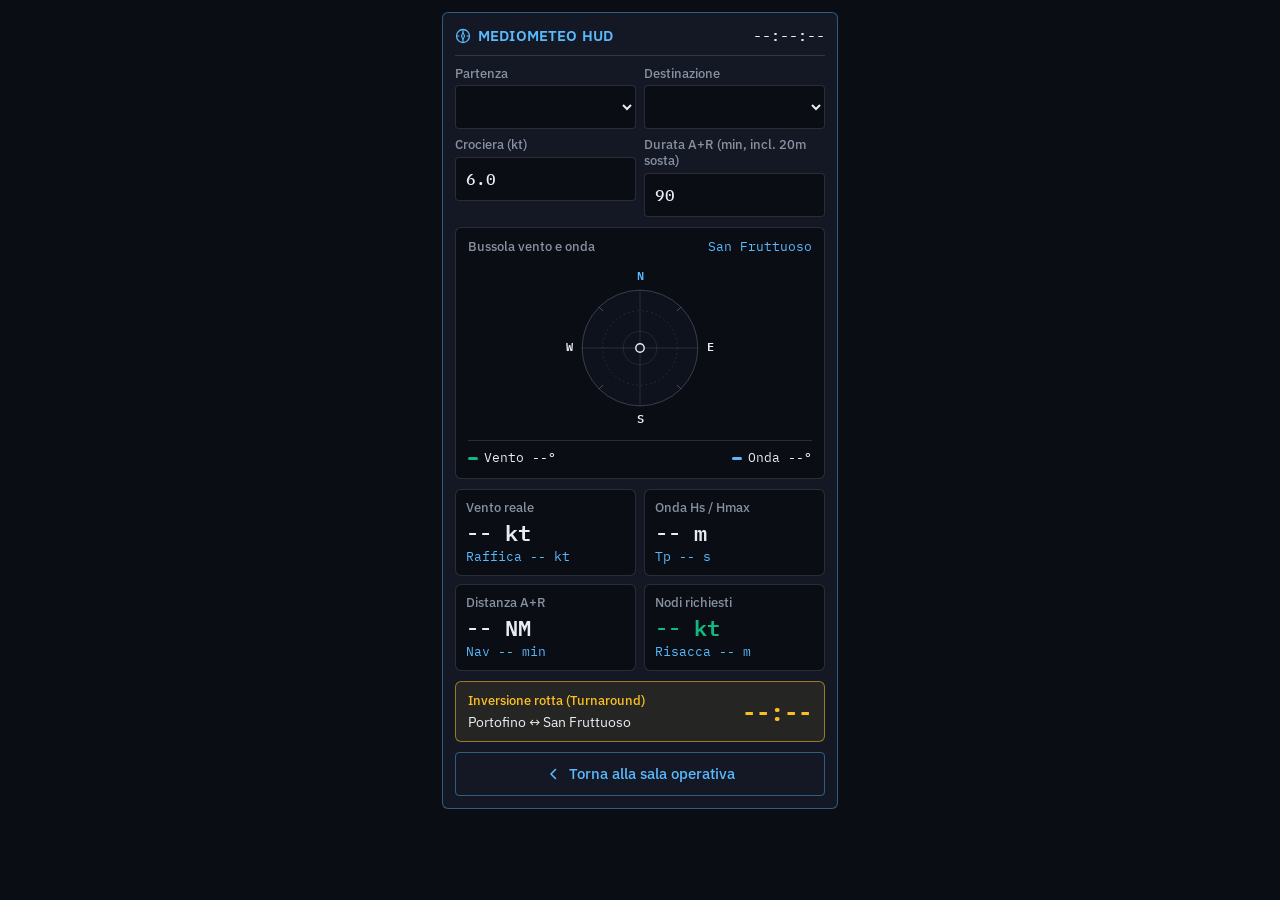
==== commit 1e1910be: "feat(ADR-0013): launch MedioMeteo v4.0 full-screen Windy UX, 3-state Bottom Sheet, live route map & " ====
--- a/frontend/orologio.html
+++ b/frontend/orologio.html
@@ -364,7 +364,7 @@
         <input id="watch-speed" class="hud-input mono-num" type="number" value="6.0" min="1" max="40" step="0.5" inputmode="decimal">
       </div>
       <div class="hud-field">
-        <label for="watch-duration" class="hud-field-label">Durata (min)</label>
+        <label for="watch-duration" class="hud-field-label">Durata A+R (min, incl. 20m sosta)</label>
         <input id="watch-duration" class="hud-input mono-num" type="number" value="90" min="20" max="600" step="10" inputmode="numeric">
       </div>
     </section>
@@ -452,6 +452,6 @@
     </a>
   </main>
 
-  <script src="/static/orologio.js?v=2.6"></script>
+  <script src="/static/orologio.js?v=4.0"></script>
 </body>
 </html>
